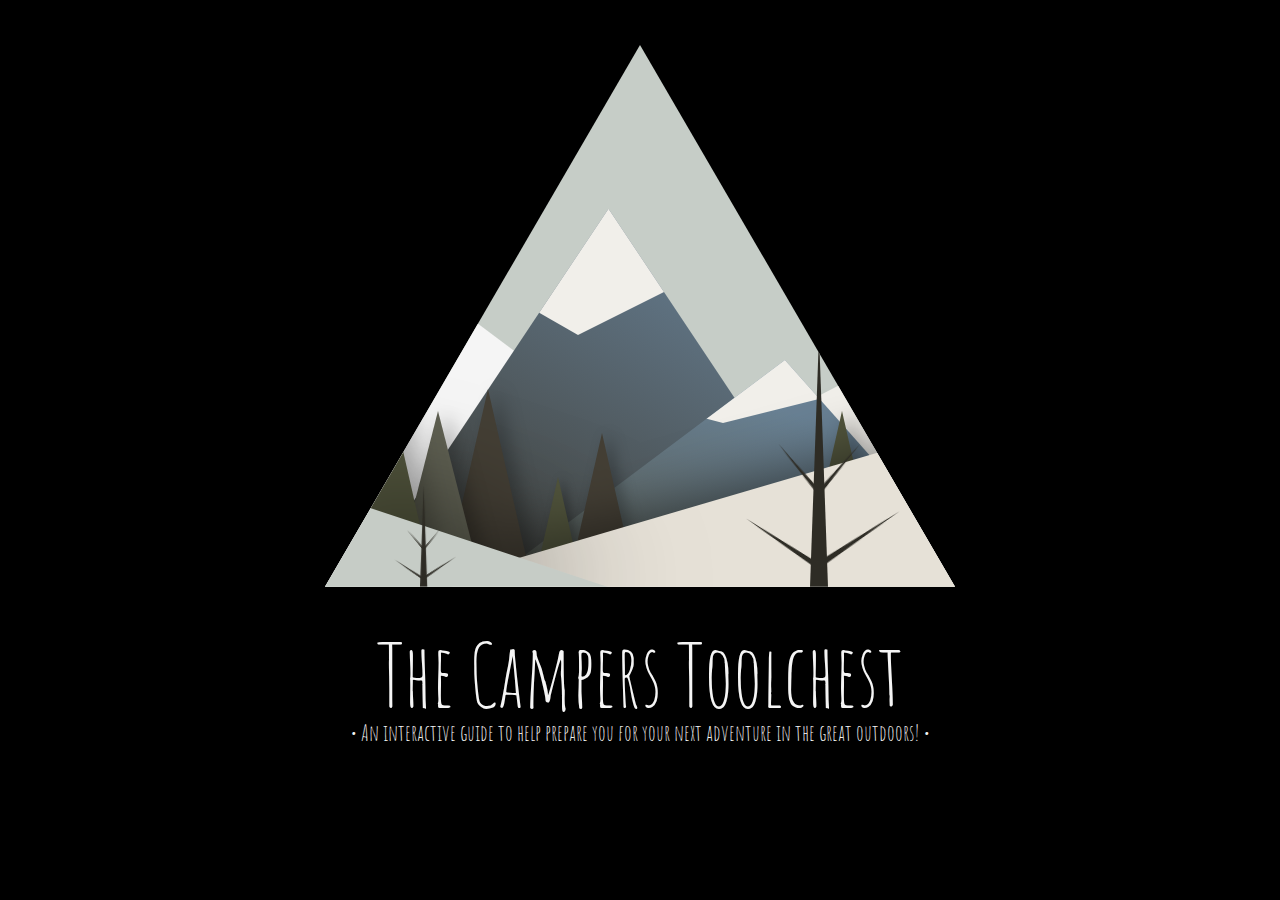
==== index.html @ 80e37231 "updating html" ====
<!DOCTYPE html>
<header>
      <link rel="stylesheet" href="css/reset.css">
      <link rel="stylesheet" href="css/index.css">
      <link rel="preconnect" href="https://fonts.gstatic.com">
      <link href="https://fonts.googleapis.com/css2?family=Amatic+SC:wght@700&display=swap" rel="stylesheet">
</header>

<body>
      <div class="clip">
            <div class="mountain-4"></div>
            <div class="mountain-3"></div>
            <div class="cloud cloud1"></div>
            <div class="mountain-1"></div>
            <div class="mountain-2"></div>
            <div class="tree tree2"></div>
            <div class="tree tree1"></div>
            <div class="tree tree0"></div>
            <div class="cloud"></div>
            <div class="tree tree3"></div>
            <div class="tree tree4"></div>
            <div class="tree tree5"></div>
            <div class="close-2"></div>
            <div class="close-1"></div>
            <div class="dry-container">
                  <div class="dry"></div>
                  <div class="dry dry1"></div>
                  <div class="dry dry2"></div>
                  <div class="dry dry11"></div>
                  <div class="dry dry22"></div>
            </div>
            <div class="dry-container dry0">
                  <div class="dry"></div>
                  <div class="dry dry1"></div>
                  <div class="dry dry2"></div>
                  <div class="dry dry11"></div>
                  <div class="dry dry22"></div>
            </div>
      </div>
      <h1>The Campers Toolchest</h1>
      <h4>• An interactive guide to help prepare you for your next adventure in the great outdoors! •</h4>
      <div class="container">
            <a class="btn btn-1">Enter</a>
      </div>
</body>
<footer></footer>

</html>
---- css/index.css ----
body {
  background-color: black;
}

h1 {
  color: whitesmoke;
  font-family: 'Amatic SC', cursive;
  text-align: center;
  margin: 5px 5px 5px 5px;
  font-size: 85px;
}

h4 {
  color: whitesmoke;
  font-family: 'Amatic SC', cursive;
  text-align: center;
  margin: 5px 5px 5px 5px;
  font-size: 22px;
}

.buttonIndex {
  margin: 20px 0 0 0;
  font-family: 'Amatic SC', cursive;
}


:root {
  --grey1: #53697a;
  --grey2: #4b5b66;
  --grey3: #788896;
  --sky: #c6cdc7;
  --snow: #f1efea;
  --close1: #c6ccc6;
  --close2: #e6e1d7;
  --green1: #606153;
  --green2: #443f35;
  --green3: #52553d;
  --dark: #2e2c25;
  --green11: #4caf50;
  --green21: #00796b;
  --green31: #004d40;
  --light: whitesmoke;
}

*,
*:before,
*:after {
  box-sizing: border-box;
}

img {
  max-width: 76%;
  margin: auto;
  display: block;
}

.clip {
  position: relative;
  width: 70vh;
  height: 60.2vh;
  margin: 5vh auto;
  background: var(--sky);
  -webkit-clip-path: polygon(50% 0%, 0% 100%, 100% 100%);
  clip-path: polygon(50% 0%, 0% 100%, 100% 100%);
  overflow: hidden;
}

.clip *,
.clip *:before,
.clip *:after {
  width: 0;
  height: 0;
  border: 0 solid;
  border-left-color: transparent;
  border-right-color: transparent;
  border-top-color: transparent;
  position: absolute;
  bottom: 0;
}

.clip {
  margin: 1 50 1 50;
}

.mountain-1 {
  width: 56vh;
  background: linear-gradient(210deg, #5e7180 30%, #3b372d);
  -webkit-clip-path: polygon(50% 0%, 0% 100%, 100% 100%);
  clip-path: polygon(50% 0%, 0% 100%, 100% 100%);
  height: 42vh;
  left: 3.5vh;
}

.mountain-1:after,
.mountain-2:after {
  content: "";
  border-top-color: var(--snow);
  bottom: auto;
  left: 0.13vh;
}

.mountain-1:after {
  border-width: 14vh 28vh 0 24.5vh;
}

.mountain-2 {
  width: 56vh;
  background: linear-gradient(200deg, #698194 30%, #545548);
  -webkit-clip-path: polygon(60% 0%, 0% 100%, 100% 100%);
  clip-path: polygon(60% 0%, 0% 100%, 100% 100%);
  height: 25.2vh;
  left: 17.5vh;
}

.mountain-2:after {
  border-width: 7vh 28vh 0 26.6vh;
}

.mountain-4 {
  border-width: 0 56vh 42vh 0;
  color: var(--light);
  left: 0;
  animation: 10s melt13 infinite;
}

.mountain-3 {
  border-width: 0 10.5vh 45.5vh 87.5vh;
  color: var(--snow);
  left: 14vh;
  animation: 10s melt1 infinite;
}

.close-1 {
  border-width: 0 31.5vh 10.5vh 0;
  color: var(--close1);
  left: 0;
  filter: drop-shadow(10px 0px 60px rgba(0, 0, 0, 0.75));
  animation: melt12 10s infinite;
}

.close-2 {
  border-width: 0 0 17.5vh 59.5vh;
  color: var(--close2);
  right: 0;
  filter: drop-shadow(-10px 0px 30px rgba(0, 0, 0, 0.5));
  animation: melt11 10s infinite;
}

.tree {
  border-width: 0 5.6vh 24.5vh;
  color: var(--green2);
  filter: drop-shadow(10px 0px 10px rgba(0, 0, 0, 0.25));
  transform-origin: bottom center;
  animation: color-green2 5s infinite;
}

.tree0 {
  left: -0.7vh;
  transform: scale(1.3);
}

.tree1 {
  left: 7vh;
  transform: scale(0.9, 0.8);
  animation-name: color-green1;
  color: var(--green1);
}

.tree2 {
  left: 12.6vh;
  transform: scale(0.9);
}

.tree3 {
  left: 20.3vh;
  transform: scale(0.5);
}

.tree4 {
  left: 25.2vh;
  transform: scale(0.7);
}

.tree5 {
  right: 7vh;
  left: auto;
  transform: scale(0.8);
}

.tree0,
.tree3,
.tree5 {
  color: var(--green3);
  animation-name: color-green3;
}

.cloud {
  top: 21vh;
  left: 0;
  border-width: 0 66.5vh 17.5vh;
  color: var(--snow);
  opacity: 0.4;
  filter: blur(20px);
  transform: translate3d(-133vh, 0%, 0);
  animation: move 10s infinite forwards linear;
}

.cloud1 {
  animation-delay: 3s;
  opacity: 0.6;
  animation-duration: 13s;
  border-bottom-width: 24.5vh;
}

.dry-container {
  left: 53.9vh;
  z-index: 0;
}

.dry {
  border-width: 0 1.05vh 28vh;
  color: var(--dark);
  transform-origin: center bottom;
}

.dry0 {
  transform: translate3d(0, 0, 0) scale(0.4);
  left: 10.5vh;
  color: var(--dark);
}

.dry1 {
  transform: translate3d(0, -10.5vh, 0) scale(0.25) rotate(40deg);
}

.dry2 {
  transform: translate3d(0, -10.5vh, 0) scale(0.25) rotate(-40deg);
}

.dry11 {
  transform: translate3d(0, -2.45vh, 0) scale(0.45, 0.3) rotate(45deg);
}

.dry22 {
  transform: translate3d(0, -2.24vh, 0) scale(0.45, 0.25) rotate(-40deg);
}

@keyframes move {
  100% {
    transform: translate3d(66.5vh, -30%, 0);
  }
}
@keyframes color-green1 {
  30% {
    border-bottom-color: var(--green1);
  }
  60% {
    border-bottom-color: #414c35;
  }
}
@keyframes color-green2 {
  30% {
    border-bottom-color: var(--green2);
  }
  60% {
    border-bottom-color: #273e36;
  }
}
@keyframes color-green3 {
  30% {
    border-bottom-color: var(--green3);
  }
  60% {
    border-bottom-color: #2d3e20;
  }
}
@keyframes melt1 {
  60% {
    border-bottom-color: #9e9d24;
  }
  70% {
    border-bottom-color: #a1887f;
  }
}
@keyframes melt13 {
  55% {
    border-bottom-color: #b5b68d;
  }
  60% {
    border-bottom-color: #b0a29d;
  }
}
@keyframes melt11 {
  5% {
    border-bottom-color: var(--close2);
  }
  35% {
    border-bottom-color: #7eae56;
  }
  70% {
    border-bottom-color: #966f26;
  }
}
@keyframes melt12 {
  5% {
    border-bottom-color: var(--close1);
  }
  35% {
    border-bottom-color: #3a7352;
  }
  60% {
    border-bottom-color: #795548;
  }
}
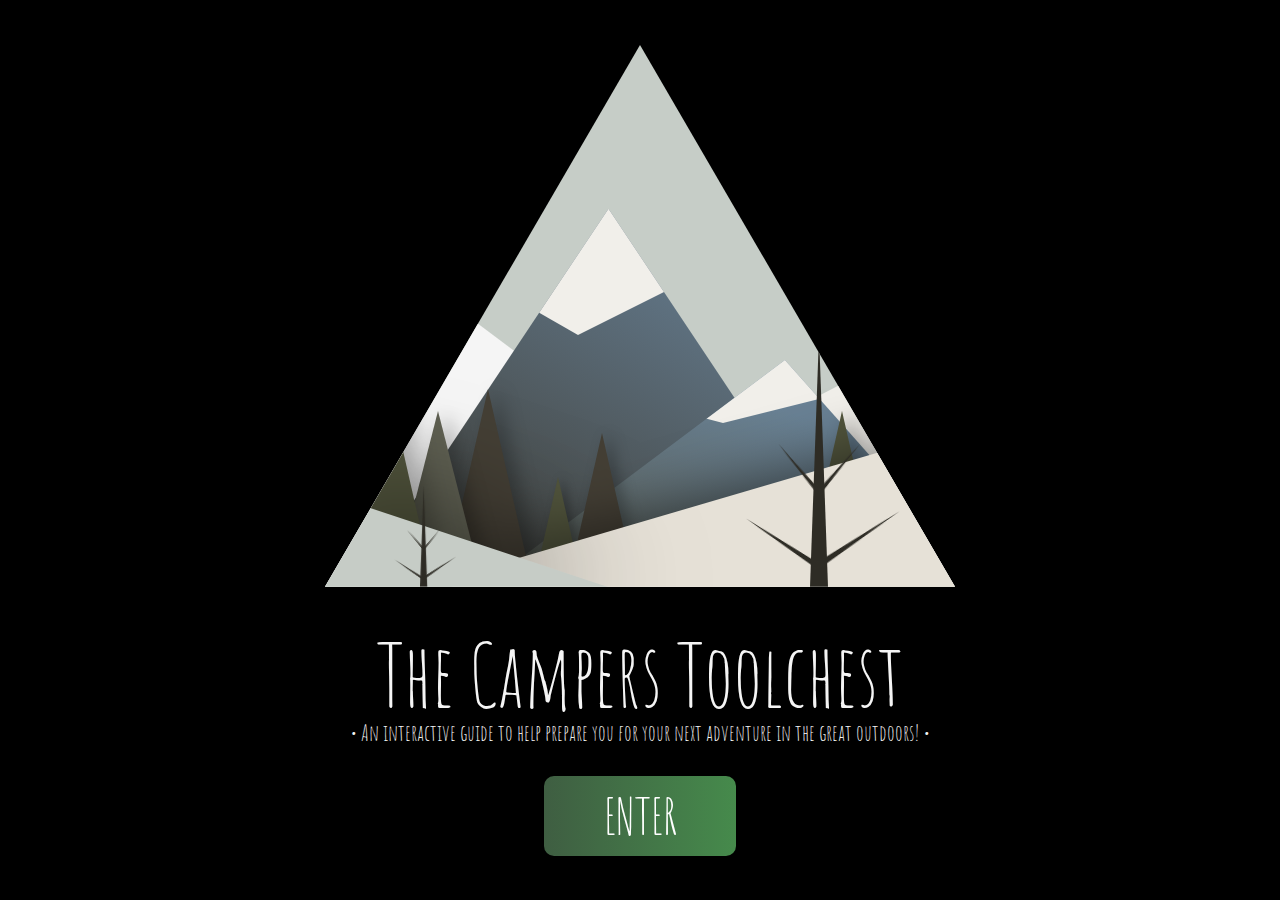
==== commit d9c4c9dd: "updated CSS for index home page and about us" ====
--- a/index.html
+++ b/index.html
@@ -39,9 +39,10 @@
       </div>
       <h1>The Campers Toolchest</h1>
       <h4>• An interactive guide to help prepare you for your next adventure in the great outdoors! •</h4>
+      
       <div class="container">
             <a class="btn btn-1">Enter</a>
-      </div>
+          </div>
 </body>
 <footer></footer>
 
--- a/css/index.css
+++ b/css/index.css
@@ -1,7 +1,9 @@
+/* Main Background */
 body {
   background-color: black;
 }
 
+/* Title Text */
 h1 {
   color: whitesmoke;
   font-family: 'Amatic SC', cursive;
@@ -10,6 +12,7 @@
   font-size: 85px;
 }
 
+/* Sub-Text */
 h4 {
   color: whitesmoke;
   font-family: 'Amatic SC', cursive;
@@ -18,12 +21,46 @@
   font-size: 22px;
 }
 
-.buttonIndex {
-  margin: 20px 0 0 0;
+/* Home Page Button */
+body{
   font-family: 'Amatic SC', cursive;
-}
-
-
+  margin:0;
+}
+
+.container {
+  display: flex;
+  justify-content: center;
+  align-items: center;
+  align-content: center;
+  flex-wrap: wrap;
+  width: 15vw;
+  margin: auto;
+  min-height: 15vh;
+}
+.btn {
+  flex: 1 1 auto;
+  margin: auto;
+  padding: 15px;
+  text-align: center;
+  text-transform: uppercase;
+  transition: 0.5s;
+  background-size: 200% auto;
+  color: white;
+ /* text-shadow: 0px 0px 10px rgba(0,0,0,0.2);*/
+ /* box-shadow: 0 0 7px #eee; */
+  border-radius: 10px;
+  font-size: 50px;
+ }
+
+.btn:hover {
+  background-position: right center; /* change the direction of the change here */
+}
+
+.btn-1 {
+  background-image: linear-gradient(to right, #3f5e42 0%, #468b4c 51%, #ec993b 100%);
+}
+
+/* Mountain Animation */
 :root {
   --grey1: #53697a;
   --grey2: #4b5b66;
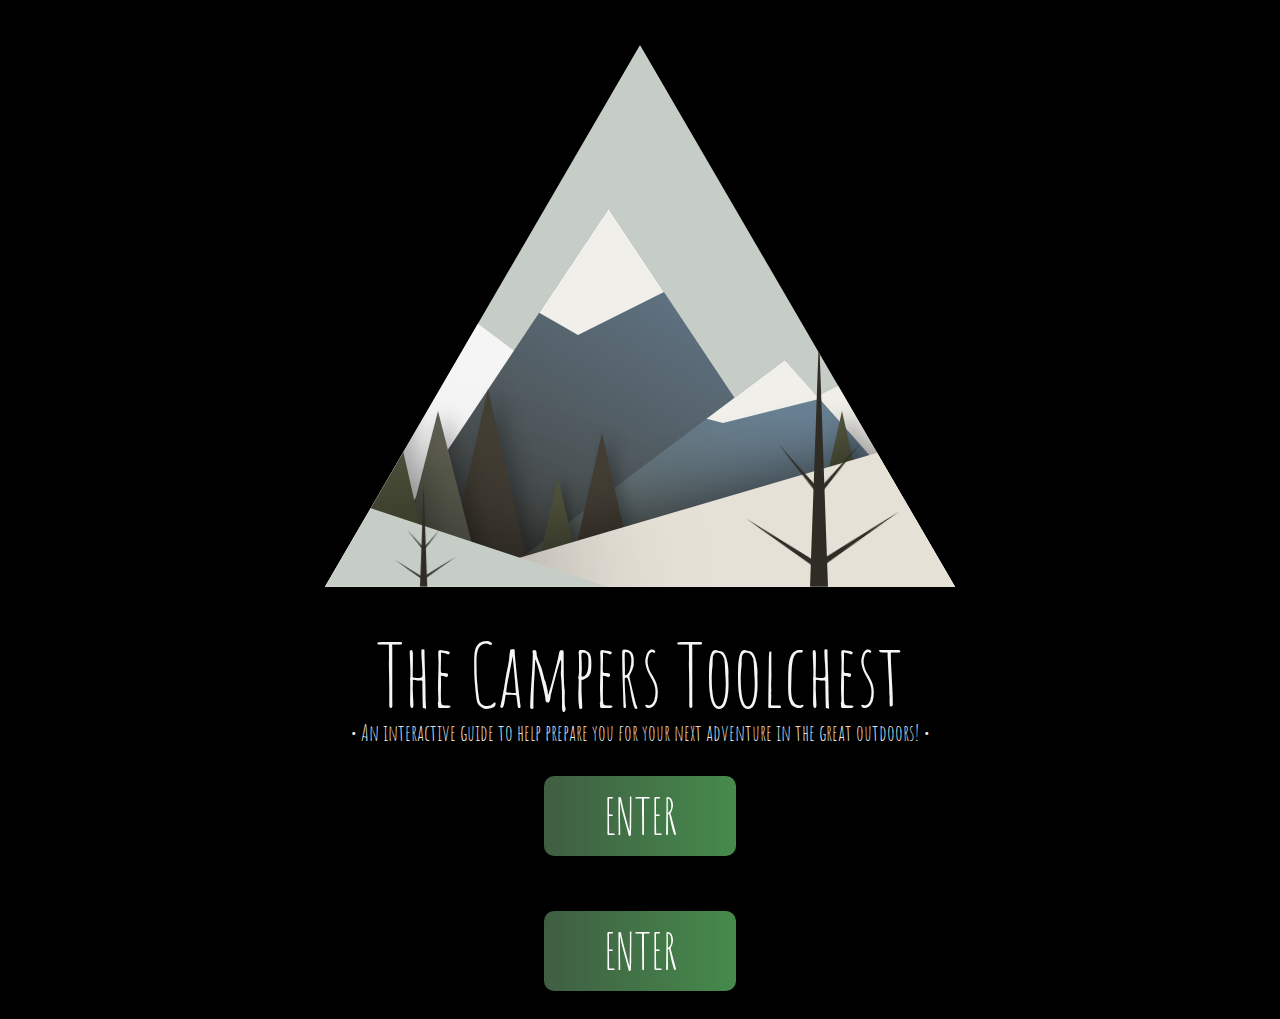
==== commit 8713a826: "Merge branch 'staging' into RyanCSS2" ====
--- a/index.html
+++ b/index.html
@@ -43,6 +43,9 @@
       <div class="container">
             <a class="btn btn-1">Enter</a>
           </div>
+      <div class="container">
+            <a class="btn btn-1">Enter</a>
+      </div>
 </body>
 <footer></footer>
 
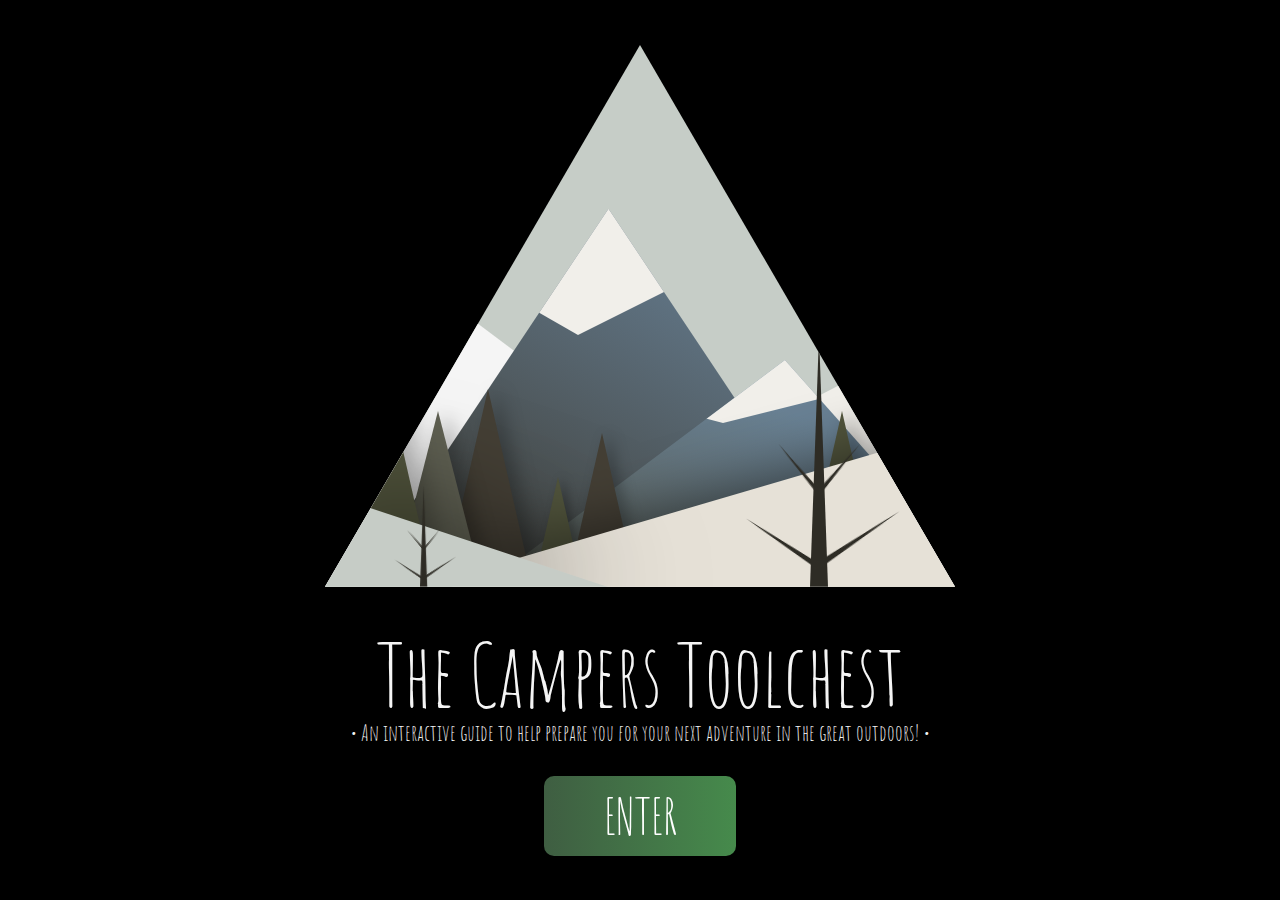
==== commit 038997a3: "Update index.html" ====
--- a/index.html
+++ b/index.html
@@ -43,10 +43,7 @@
       <div class="container">
             <a class="btn btn-1">Enter</a>
           </div>
-      <div class="container">
-            <a class="btn btn-1">Enter</a>
-      </div>
 </body>
 <footer></footer>
 
-</html>+</html>
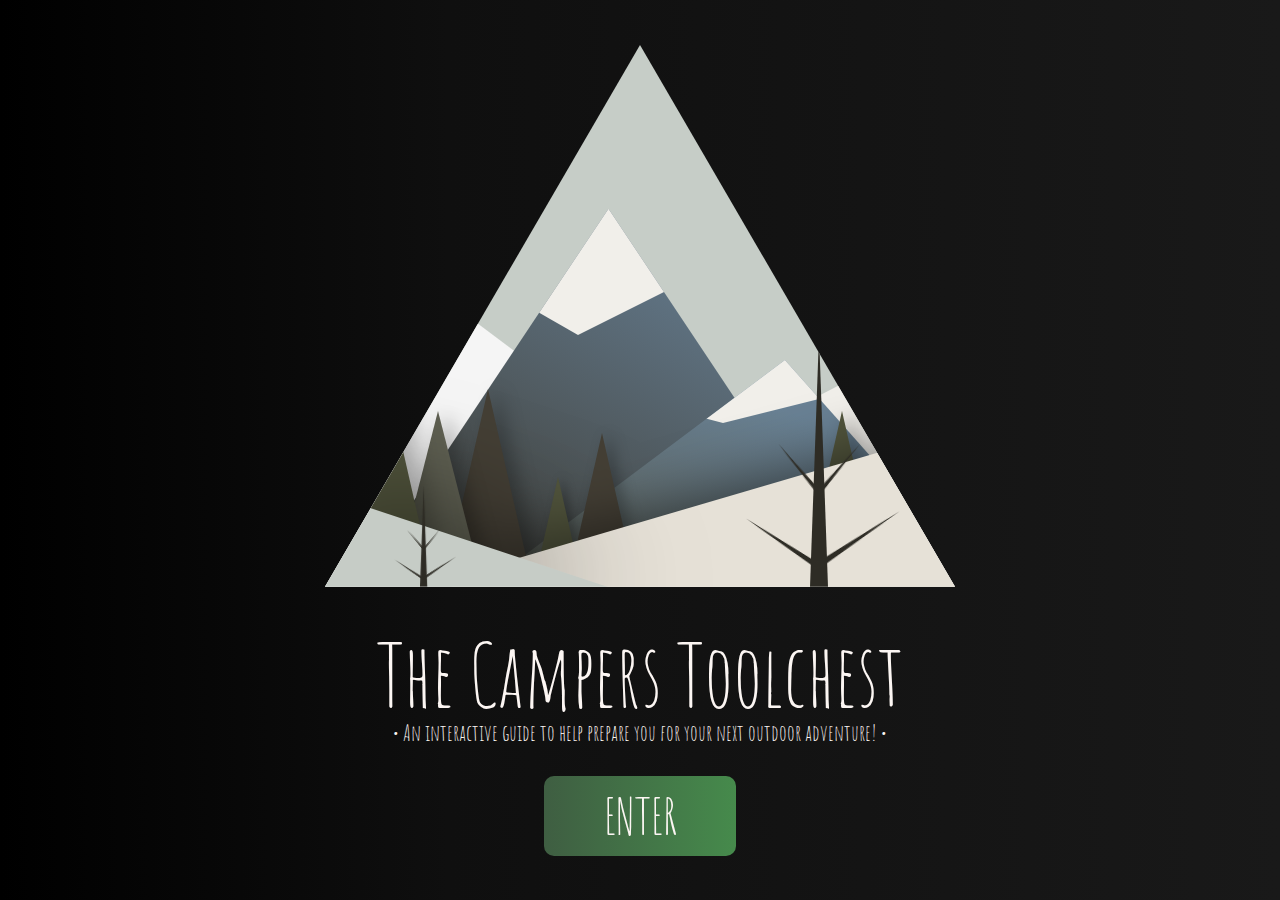
==== commit aa48c9c3: "update across all html and CSS files" ====
--- a/index.html
+++ b/index.html
@@ -7,6 +7,9 @@
 </header>
 
 <body>
+      <!-- <audio autoplay loop>
+            <source src="audio/forest.wav" type="audio/wav">
+      </audio> -->
       <div class="clip">
             <div class="mountain-4"></div>
             <div class="mountain-3"></div>
@@ -38,12 +41,12 @@
             </div>
       </div>
       <h1>The Campers Toolchest</h1>
-      <h4>• An interactive guide to help prepare you for your next adventure in the great outdoors! •</h4>
-      
+      <h4>• An interactive guide to help prepare you for your next outdoor adventure! •</h4>
+
       <div class="container">
-            <a class="btn btn-1">Enter</a>
-          </div>
+            <a href="trip.html" class="btn btn-1">Enter</a>
+      </div>
 </body>
 <footer></footer>
 
-</html>
+</html>--- a/css/index.css
+++ b/css/index.css
@@ -1,11 +1,12 @@
 /* Main Background */
 body {
-  background-color: black;
+  background: rgb(2,0,36);
+  background: linear-gradient(90deg, rgb(0, 0, 0) 0%, rgb(15, 15, 15) 35%, rgb(25, 25, 25) 100%);
 }
 
 /* Title Text */
 h1 {
-  color: whitesmoke;
+  color: rgb(252, 246, 243);
   font-family: 'Amatic SC', cursive;
   text-align: center;
   margin: 5px 5px 5px 5px;
@@ -14,14 +15,14 @@
 
 /* Sub-Text */
 h4 {
-  color: whitesmoke;
+  color: rgb(252, 246, 243);
   font-family: 'Amatic SC', cursive;
   text-align: center;
   margin: 5px 5px 5px 5px;
   font-size: 22px;
 }
 
-/* Home Page Button */
+/* Home Page Button Edited from CodePen DL */
 body{
   font-family: 'Amatic SC', cursive;
   margin:0;
@@ -45,11 +46,12 @@
   text-transform: uppercase;
   transition: 0.5s;
   background-size: 200% auto;
-  color: white;
+  color: rgb(252, 246, 243);
  /* text-shadow: 0px 0px 10px rgba(0,0,0,0.2);*/
  /* box-shadow: 0 0 7px #eee; */
   border-radius: 10px;
   font-size: 50px;
+  text-decoration: none;
  }
 
 .btn:hover {
@@ -57,10 +59,10 @@
 }
 
 .btn-1 {
-  background-image: linear-gradient(to right, #3f5e42 0%, #468b4c 51%, #ec993b 100%);
-}
-
-/* Mountain Animation */
+  background-image: linear-gradient(to right, #3f5e42 0%, #468b4c 51%, #c08a48 100%);
+}
+
+/* Mountain Background Animation - Edited from CodePen DL */
 :root {
   --grey1: #53697a;
   --grey2: #4b5b66;
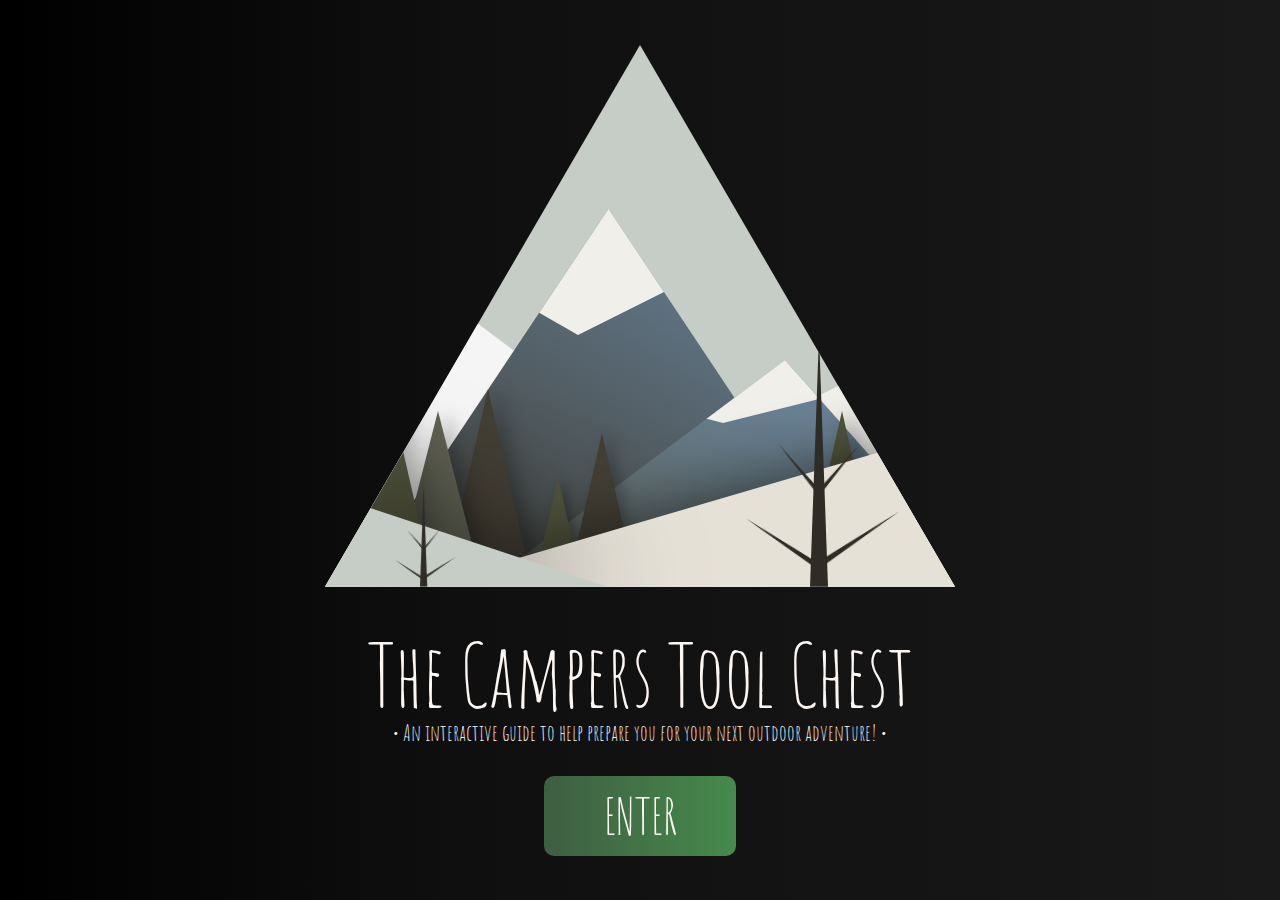
==== commit 5d1a52a2: "Changed main title name from Toolchest to Tool Chest" ====
--- a/index.html
+++ b/index.html
@@ -7,9 +7,9 @@
 </header>
 
 <body>
-      <!-- <audio autoplay loop>
+      <audio autoplay loop>
             <source src="audio/forest.wav" type="audio/wav">
-      </audio> -->
+      </audio>
       <div class="clip">
             <div class="mountain-4"></div>
             <div class="mountain-3"></div>
@@ -40,13 +40,13 @@
                   <div class="dry dry22"></div>
             </div>
       </div>
-      <h1>The Campers Toolchest</h1>
+      <h1>The Campers Tool Chest</h1>
       <h4>• An interactive guide to help prepare you for your next outdoor adventure! •</h4>
 
       <div class="container">
-            <a href="trip.html" class="btn btn-1">Enter</a>
+            <a href="item.html" class="btn btn-1">Enter</a>
       </div>
 </body>
 <footer></footer>
 
-</html>+</html>
